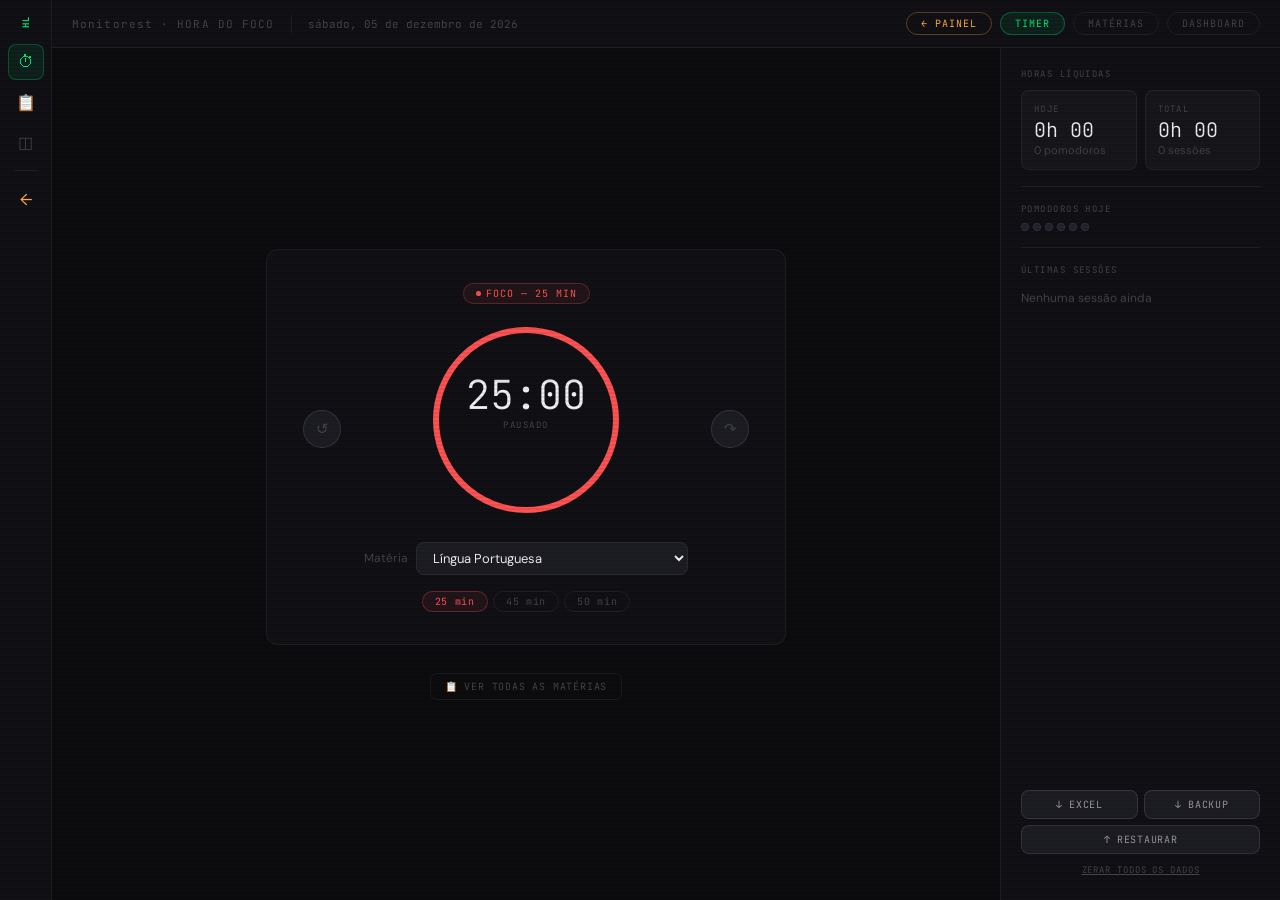
==== monitorest/horas_liquidas.html @ de5fff9a "Atualizacao Monitorest (Claude)" ====
<!DOCTYPE html>
<html lang="pt-BR">
<head>
<meta charset="UTF-8">
<meta name="viewport" content="width=device-width, initial-scale=1.0">
<title>Monitorest · Horas Líquidas</title>
<link rel="preconnect" href="https://fonts.googleapis.com">
<link href="https://fonts.googleapis.com/css2?family=JetBrains+Mono:wght@300;400;500;700&family=DM+Sans:ital,wght@0,300;0,400;0,500;1,400&display=swap" rel="stylesheet">
<style>
:root{
  --bg:#0c0c0e;--bg2:#111115;--bg3:#16161b;--bg4:#1c1c23;--bg5:#222230;
  --border:rgba(255,255,255,0.06);--border2:rgba(255,255,255,0.11);
  --text:#f0f0f0;--text2:#999;--text3:#444;--text4:#2a2a2a;
  --green:#00e676;--green2:#00b854;--green3:rgba(0,230,118,0.08);
  --blue:#40c4ff;--red:#ff5252;--amber:#ffab40;--purple:#ce93d8;
  --mono:'JetBrains Mono',monospace;--sans:'DM Sans',sans-serif;
  --r:12px;--r2:8px;
}
*{box-sizing:border-box;margin:0;padding:0}
html,body{height:100%;overflow:hidden}
body{background:var(--bg);color:var(--text);font-family:var(--sans);font-size:14px}
body::before{content:'';position:fixed;inset:0;background:repeating-linear-gradient(0deg,transparent,transparent 2px,rgba(0,0,0,.07) 2px,rgba(0,0,0,.07) 4px);pointer-events:none;z-index:9998}
.shell{display:grid;grid-template-columns:52px 1fr;grid-template-rows:100vh;height:100vh}
.sidebar{background:var(--bg2);border-right:1px solid var(--border);display:flex;flex-direction:column;align-items:center;padding:16px 0;gap:4px;z-index:100}
.sb-logo{font-family:var(--mono);font-size:9px;color:var(--green);letter-spacing:.12em;writing-mode:vertical-rl;transform:rotate(180deg);margin-bottom:12px;font-weight:700}
.sb-btn{width:36px;height:36px;border-radius:var(--r2);border:1px solid transparent;background:transparent;color:var(--text3);cursor:pointer;display:flex;align-items:center;justify-content:center;transition:all .15s;font-size:16px;text-decoration:none}
.sb-btn:hover{background:var(--bg4);color:var(--text2);border-color:var(--border)}
.sb-btn.active{background:var(--green3);border-color:rgba(0,230,118,.25);color:var(--green)}
.sb-sep{width:24px;height:1px;background:var(--border);margin:6px 0}
.main{display:grid;grid-template-rows:48px 1fr;overflow:hidden}
.topbar{background:var(--bg2);border-bottom:1px solid var(--border);display:flex;align-items:center;padding:0 20px;gap:16px}
.topbar-title{font-family:var(--mono);font-size:11px;color:var(--text3);letter-spacing:.1em}
.topbar-sep{width:1px;height:18px;background:var(--border)}
.topbar-date{font-family:var(--mono);font-size:11px;color:var(--text3)}
.topbar-right{margin-left:auto;display:flex;gap:8px;align-items:center}
.top-tab{font-family:var(--mono);font-size:10px;letter-spacing:.1em;text-transform:uppercase;padding:4px 14px;border-radius:100px;border:1px solid var(--border);background:transparent;color:var(--text3);cursor:pointer;transition:all .15s;text-decoration:none}
.top-tab:hover{color:var(--text2);border-color:var(--border2)}
.top-tab.active{background:var(--green3);border-color:rgba(0,230,118,.3);color:var(--green)}
.views{position:relative;overflow:hidden}
.view{position:absolute;inset:0;overflow-y:auto;display:none}
.view.active{display:block}
.timer-layout{display:grid;grid-template-columns:1fr 280px;height:100%}
.timer-left{padding:28px;display:flex;flex-direction:column;gap:20px;overflow-y:auto;align-items:center;justify-content:center}
.timer-left>*{width:100%;max-width:520px}
.timer-right{background:var(--bg2);border-left:1px solid var(--border);padding:20px;display:flex;flex-direction:column;gap:16px;overflow-y:auto}
.clock-card{background:var(--bg2);border:1px solid var(--border);border-radius:var(--r);padding:32px 36px;text-align:center;position:relative;overflow:hidden}
.clock-card.running{border-color:rgba(0,230,118,.2)}
.clock-card.running::after{content:'';position:absolute;top:0;left:50%;transform:translateX(-50%);width:160px;height:1px;background:linear-gradient(90deg,transparent,var(--green),transparent)}
.ring-wrap{position:relative;width:200px;height:200px;margin:0 auto 18px;cursor:pointer}
.ring-svg{width:200px;height:200px;transform:rotate(-90deg)}
.ring-track{fill:none;stroke:var(--bg4);stroke-width:6}
.ring-progress{fill:none;stroke:var(--red);stroke-width:6;stroke-linecap:round;stroke-dasharray:565;stroke-dashoffset:0;transition:stroke-dashoffset 1s linear,stroke .3s}
.ring-progress.focus{stroke:#ff5252}
.ring-progress.break-ring{stroke:var(--blue)}
.ring-center{position:absolute;top:50%;left:50%;transform:translate(-50%,-50%);text-align:center}
.ring-time{font-family:var(--mono);font-size:40px;font-weight:300;line-height:1;color:var(--text);transition:color .3s}
/* Aba Matérias (full screen) */
.subj-view-wrap{padding:28px;max-width:980px;margin:0 auto;height:100%;display:flex;flex-direction:column;gap:16px;overflow-y:auto}
.subj-view-wrap .subj-panel{padding:24px}
.subj-view-wrap .subj-list{gap:4px}
.subj-view-wrap .srow{padding:10px 12px}
.subj-view-wrap .sname{font-size:13px}
.subj-view-wrap .stime{font-size:12px}
.ring-label{font-family:var(--mono);font-size:9px;letter-spacing:.16em;color:var(--text3);text-transform:uppercase;margin-top:4px}
.ring-wrap:hover .ring-play-icon{opacity:1!important}
.ring-play-icon{font-size:28px;color:var(--red);margin-top:6px;opacity:0;transition:opacity .2s;line-height:1}
.phase-pill{display:inline-flex;align-items:center;gap:5px;font-family:var(--mono);font-size:10px;letter-spacing:.1em;text-transform:uppercase;padding:3px 12px;border-radius:100px;border:1px solid rgba(255,82,82,.25);color:var(--red);background:rgba(255,82,82,.07);margin-bottom:16px}
.phase-pill.break{border-color:rgba(64,196,255,.25);color:var(--blue);background:rgba(64,196,255,.07)}
.pdot-anim{width:5px;height:5px;border-radius:50%;background:currentColor}
.pdot-anim.pulse{animation:pulse 1.2s ease-in-out infinite}
@keyframes pulse{0%,100%{opacity:1}50%{opacity:.25}}
.subj-sel-row{display:flex;align-items:center;gap:8px;justify-content:center;margin-bottom:16px}
.subj-sel-row label{font-size:12px;color:var(--text3)}
select.dark{background:var(--bg4);border:1px solid var(--border);color:var(--text);border-radius:var(--r2);padding:6px 12px;font-family:var(--sans);font-size:13px;outline:none;min-width:180px}
.dur-row{display:flex;gap:5px;justify-content:center}
.dur-btn{font-family:var(--mono);font-size:10px;letter-spacing:.07em;padding:3px 12px;border-radius:100px;border:1px solid var(--border);background:transparent;color:var(--text3);cursor:pointer;transition:all .15s}
.dur-btn:hover{color:var(--text2)}
.dur-btn.act{border-color:rgba(255,82,82,.3);color:var(--red);background:rgba(255,82,82,.07)}
.ring-row{display:flex;align-items:center;justify-content:center;gap:16px;margin-bottom:4px}
.ring-side-btn{width:38px;height:38px;border-radius:50%;background:var(--bg4);border:1px solid var(--border2);color:var(--text3);font-size:15px;cursor:pointer;display:flex;align-items:center;justify-content:center;transition:all .15s;flex-shrink:0}
.ring-side-btn:hover{background:var(--bg5);color:var(--text)}
.subj-panel{background:var(--bg2);border:1px solid var(--border);border-radius:var(--r);padding:20px}
.sec-title{font-family:var(--mono);font-size:9px;letter-spacing:.16em;text-transform:uppercase;color:var(--text3);margin-bottom:12px;display:flex;align-items:center;justify-content:space-between}
.subj-list{display:flex;flex-direction:column;gap:2px}
.srow{display:grid;grid-template-columns:8px 1fr auto 72px 16px 16px;align-items:center;gap:8px;padding:7px 8px;border-radius:6px;cursor:pointer;border:1px solid transparent;transition:all .15s}
.srow:hover{background:var(--bg4)}
.srow.sel{background:rgba(255,82,82,.04);border-color:rgba(255,82,82,.15)}
.sdot{width:7px;height:7px;border-radius:50%}
.sname{font-size:12px;color:var(--text2)}
.srow.sel .sname{color:var(--text)}
.stime{font-family:var(--mono);font-size:11px;color:var(--text3);text-align:right}
.srow.sel .stime{color:var(--text2)}
.sbar-wrap{height:2px;background:var(--bg4);border-radius:2px;overflow:hidden}
.sbar{height:2px;border-radius:2px}
.sdel{font-size:13px;color:var(--text4);cursor:pointer;opacity:0;transition:opacity .15s;text-align:center}
.srow:hover .sdel{opacity:1}
.sdel:hover{color:var(--red)}
.sedit{font-size:12px;color:var(--text4);cursor:pointer;opacity:0;transition:opacity .15s;text-align:center}
.srow:hover .sedit{opacity:1}
.sedit:hover{color:var(--amber)}
.sinput{background:var(--bg3);border:1px solid var(--amber);color:var(--text);border-radius:4px;padding:2px 6px;font-family:var(--sans);font-size:12px;width:100%;outline:none}
.add-row{display:flex;gap:6px;margin-top:10px}
input.dark{background:var(--bg4);border:1px solid var(--border);color:var(--text);border-radius:var(--r2);padding:7px 12px;font-family:var(--sans);font-size:13px;flex:1;outline:none}
.add-btn{background:var(--bg4);border:1px solid var(--border);color:var(--text3);border-radius:var(--r2);padding:7px 14px;font-size:13px;cursor:pointer;white-space:nowrap;transition:all .15s}
.add-btn:hover{color:var(--text);border-color:var(--border2)}
.stat-grid{display:grid;grid-template-columns:1fr 1fr;gap:8px}
.stat-c{background:var(--bg3);border:1px solid var(--border);border-radius:var(--r2);padding:12px}
.stat-lbl{font-family:var(--mono);font-size:9px;letter-spacing:.14em;text-transform:uppercase;color:var(--text3);margin-bottom:5px}
.stat-val{font-family:var(--mono);font-size:20px;font-weight:300;color:var(--text);line-height:1}
.stat-sub{font-size:11px;color:var(--text3);margin-top:3px}
.divider{border:none;border-top:1px solid var(--border)}
.pomo-wrap{display:flex;flex-wrap:wrap;gap:4px}
.pm{width:8px;height:8px;border-radius:50%;background:var(--bg5);border:1px solid var(--border)}
.pm.done{background:var(--red);border-color:rgba(255,82,82,.5)}
.hist-list{display:flex;flex-direction:column;gap:1px}
.hrow{display:flex;align-items:center;gap:6px;padding:5px 6px;border-radius:5px}
.hrow:hover{background:var(--bg3)}
.hname{flex:1;font-size:12px;color:var(--text3);white-space:nowrap;overflow:hidden;text-overflow:ellipsis;max-width:110px}
.hdur{font-family:var(--mono);font-size:11px;color:var(--red)}
.htime{font-family:var(--mono);font-size:10px;color:var(--text4);margin-left:auto}
.reset-lnk{font-family:var(--mono);font-size:9px;letter-spacing:.1em;text-transform:uppercase;color:var(--text3);background:none;border:none;cursor:pointer;text-decoration:underline;text-align:center;display:block;width:100%;padding:4px;margin-top:auto}
.reset-lnk:hover{color:var(--red)}
.btn{font-family:var(--mono);font-size:11px;letter-spacing:.07em;text-transform:uppercase;padding:9px 22px;border-radius:var(--r2);border:1px solid var(--border2);background:var(--bg4);color:var(--text2);cursor:pointer;transition:all .15s}
.btn:hover{color:var(--text);border-color:rgba(255,255,255,.18)}
.dash-wrap{padding:28px;max-width:900px}
.dash-h{font-family:var(--mono);font-size:10px;letter-spacing:.16em;text-transform:uppercase;color:var(--text3);margin-bottom:20px}
.dash-stats{display:grid;grid-template-columns:repeat(4,1fr);gap:10px;margin-bottom:24px}
.dsc{background:var(--bg2);border:1px solid var(--border);border-radius:var(--r);padding:18px}
.dsc-lbl{font-family:var(--mono);font-size:9px;letter-spacing:.14em;text-transform:uppercase;color:var(--text3);margin-bottom:6px}
.dsc-val{font-family:var(--mono);font-size:28px;font-weight:300;color:var(--text);line-height:1}
.dsc-sub{font-size:11px;color:var(--text3);margin-top:5px}
.bars-card{background:var(--bg2);border:1px solid var(--border);border-radius:var(--r);padding:20px;margin-bottom:16px}
.brow{display:flex;align-items:center;gap:12px;margin-bottom:8px}
.brow:last-child{margin-bottom:0}
.bname{font-size:12px;color:var(--text2);min-width:180px;white-space:nowrap;overflow:hidden;text-overflow:ellipsis}
.btrack{flex:1;background:var(--bg4);border-radius:2px;height:4px;overflow:hidden}
.bfill{height:4px;border-radius:2px;transition:width .6s cubic-bezier(.4,0,.2,1)}
.btime{font-family:var(--mono);font-size:11px;color:var(--text3);min-width:52px;text-align:right}
.hist-table{background:var(--bg2);border:1px solid var(--border);border-radius:var(--r);overflow:hidden}
.hist-table table{width:100%;border-collapse:collapse}
.hist-table th{font-family:var(--mono);font-size:9px;letter-spacing:.12em;text-transform:uppercase;color:var(--text3);padding:10px 16px;background:var(--bg3);text-align:left;border-bottom:1px solid var(--border)}
.hist-table td{padding:9px 16px;font-size:12px;border-bottom:1px solid var(--border);color:var(--text2)}
.hist-table tr:last-child td{border-bottom:none}
.td-m{font-family:var(--mono);font-size:11px}
.td-r{color:var(--red);font-weight:500}
.cargo-toggle{display:flex;gap:4px;padding:4px;background:var(--bg3);border-radius:var(--r2);margin-bottom:12px}
.cargo-toggle-btn{flex:1;background:transparent;border:none;color:var(--text3);font-family:var(--mono);font-size:10px;letter-spacing:.08em;padding:6px 8px;border-radius:6px;cursor:pointer;text-transform:uppercase}
.cargo-toggle-btn.act{background:var(--bg4);color:var(--text)}
@media(max-width:720px){
  .shell{grid-template-columns:1fr}
  .sidebar{display:none}
  .timer-layout{grid-template-columns:1fr}
  .timer-right{border-left:none;border-top:1px solid var(--border)}
  .dash-stats{grid-template-columns:1fr 1fr}
}
</style>
</head>
<body>
<div class="shell">
  <div class="sidebar">
    <span class="sb-logo">HL</span>
    <button class="sb-btn active" id="sb0" onclick="showView('timer')" title="Timer">⏱</button>
    <button class="sb-btn" id="sb1" onclick="showView('mat')" title="Matérias">📋</button>
    <button class="sb-btn" id="sb2" onclick="showView('dash')" title="Dashboard">◫</button>
    <div class="sb-sep"></div>
    <a class="sb-btn" href="prioridade.html" title="Voltar ao Painel Monitorest" style="color:var(--amber)">←</a>
  </div>
  <div class="main">
    <div class="topbar">
      <span class="topbar-title">Monitorest · HORA DO FOCO</span>
      <div class="topbar-sep"></div>
      <span class="topbar-date" id="top-date"></span>
      <div class="topbar-right">
        <a class="top-tab" href="prioridade.html" style="color:var(--amber);border-color:rgba(255,171,64,.3)">← Painel</a>
        <button class="top-tab active" id="tt0" onclick="showView('timer')">Timer</button>
        <button class="top-tab" id="tt1" onclick="showView('mat')">Matérias</button>
        <button class="top-tab" id="tt2" onclick="showView('dash')">Dashboard</button>
      </div>
    </div>
    <div class="views">

      <div class="view active" id="v-timer">
        <div class="timer-layout">
          <div class="timer-left">
            <div class="clock-card" id="clock-card">
              <div class="phase-pill" id="phase-pill">
                <div class="pdot-anim" id="pdot"></div>
                <span id="phase-txt">Foco — 25 min</span>
              </div>
              <div class="ring-row">
                <button class="ring-side-btn" onclick="resetTimer()" title="Resetar">↺</button>
                <div class="ring-wrap" onclick="toggleTimer()" title="Clique para iniciar/pausar">
                  <svg class="ring-svg" viewBox="0 0 200 200">
                    <circle class="ring-track" cx="100" cy="100" r="90"/>
                    <circle class="ring-progress focus" id="ring" cx="100" cy="100" r="90"/>
                  </svg>
                  <div class="ring-center">
                    <div class="ring-time" id="ring-time">25:00</div>
                    <div class="ring-label" id="ring-lbl">PAUSADO</div>
                    <div class="ring-play-icon" id="ring-play-icon">▶</div>
                  </div>
                </div>
                <button class="ring-side-btn" onclick="skipPhase()" title="Pular fase">↷</button>
              </div>
              <div class="subj-sel-row">
                <label>Matéria</label>
                <select class="dark" id="cur-subj"></select>
              </div>
              <div class="dur-row">
                <button class="dur-btn act" id="d25" onclick="setDur(25)">25 min</button>
                <button class="dur-btn" id="d45" onclick="setDur(45)">45 min</button>
                <button class="dur-btn" id="d50" onclick="setDur(50)">50 min</button>
              </div>
            </div>
            <div style="text-align:center;margin-top:8px">
              <button onclick="showView('mat')" style="font-family:var(--mono);font-size:10px;color:var(--text3);background:none;border:1px solid var(--border);border-radius:6px;padding:6px 14px;cursor:pointer;letter-spacing:.08em;text-transform:uppercase" title="Trocar matéria">📋 Ver todas as matérias</button>
            </div>
          </div>
          <div class="timer-right">
            <div>
              <div class="sec-title" style="margin-bottom:10px">Horas líquidas</div>
              <div class="stat-grid">
                <div class="stat-c">
                  <div class="stat-lbl">Hoje</div>
                  <div class="stat-val" id="s-hoje">0h 00</div>
                  <div class="stat-sub" id="s-hoje-sub">0 pomodoros</div>
                </div>
                <div class="stat-c">
                  <div class="stat-lbl">Total</div>
                  <div class="stat-val" id="s-total">0h 00</div>
                  <div class="stat-sub" id="s-total-sub">0 sessões</div>
                </div>
              </div>
            </div>
            <hr class="divider">
            <div>
              <div class="sec-title" style="margin-bottom:8px">Pomodoros hoje</div>
              <div class="pomo-wrap" id="pomo-dots"></div>
            </div>
            <hr class="divider">
            <div style="flex:1">
              <div class="sec-title" style="margin-bottom:8px">Últimas sessões</div>
              <div class="hist-list" id="hist-list"></div>
            </div>
            <div style="display:flex;flex-direction:column;gap:6px;margin-top:auto">
              <div style="display:grid;grid-template-columns:1fr 1fr;gap:6px">
                <button class="btn" style="font-size:10px;padding:7px 8px" onclick="exportExcel()" title="Exportar para Excel">↓ Excel</button>
                <button class="btn" style="font-size:10px;padding:7px 8px" onclick="exportBackup()" title="Salvar backup JSON">↓ Backup</button>
              </div>
              <label class="btn" style="font-size:10px;padding:7px 8px;text-align:center;cursor:pointer">
                ↑ Restaurar
                <input type="file" accept=".json" id="import-inp" style="display:none" onchange="importBackup(event)"/>
              </label>
              <button class="reset-lnk" onclick="resetAll()">Zerar todos os dados</button>
            </div>
          </div>
        </div>
      </div>

      <div class="view" id="v-mat">
        <div class="subj-view-wrap">
          <div class="subj-panel">
            <div class="sec-title">
              <span>Matérias do edital Monitorest</span>
              <span style="display:flex;gap:8px;align-items:center">
                <span id="subj-count" style="font-size:10px;color:var(--text3)"></span>
                <button onclick="restoreDefaults()" style="font-family:var(--mono);font-size:9px;color:var(--text3);background:none;border:none;cursor:pointer;text-decoration:underline;letter-spacing:.06em" title="Restaurar matérias do edital">↺ padrão</button>
              </span>
            </div>
            <div class="cargo-toggle">
              <button class="cargo-toggle-btn act" id="cgall" onclick="setFilter('all')">Todas</button>
              <button class="cargo-toggle-btn" id="cgcont" onclick="setFilter('contador')">Contador</button>
              <button class="cargo-toggle-btn" id="cgtec" onclick="setFilter('tecnico')">Técnico</button>
              <button class="cargo-toggle-btn" id="cgcom" onclick="setFilter('comum')">Comuns</button>
            </div>
            <div class="subj-list" id="subj-list"></div>
            <div class="add-row">
              <input class="dark" id="new-subj" placeholder="Nova matéria..."/>
              <button class="add-btn" onclick="addSubj()">+ Add</button>
            </div>
            <p style="margin-top:14px;font-size:11px;color:var(--text3);font-family:var(--mono);text-align:center">💡 Clique numa matéria para selecionar como ativa. O timer vai contar horas pra ela.</p>
          </div>
        </div>
      </div>

      <div class="view" id="v-dash">
        <div class="dash-wrap">
          <div class="dash-h">Dashboard — Horas Monitorest</div>
          <div class="dash-stats">
            <div class="dsc">
              <div class="dsc-lbl">Total acumulado</div>
              <div class="dsc-val" id="d-total">0h 00</div>
              <div class="dsc-sub" id="d-total-s">0 sessões</div>
            </div>
            <div class="dsc">
              <div class="dsc-lbl">Hoje</div>
              <div class="dsc-val" id="d-hoje">0h 00</div>
              <div class="dsc-sub" id="d-hoje-s">0 pomodoros</div>
            </div>
            <div class="dsc">
              <div class="dsc-lbl">Meta diária</div>
              <div class="dsc-val" id="d-meta-pct" style="font-size:28px">—</div>
              <div class="dsc-sub" style="display:flex;align-items:center;gap:4px">
                <input id="meta-inp" class="dark" style="width:58px;padding:2px 6px;font-size:11px" placeholder="min" oninput="saveMeta()"/>
                <span style="font-size:11px;color:var(--text3)">min/dia</span>
              </div>
            </div>
            <div class="dsc">
              <div class="dsc-lbl">Prova</div>
              <div class="dsc-val" id="d-dias" style="font-size:28px">—</div>
              <div class="dsc-sub">06/09/2026</div>
            </div>
          </div>
          <div class="bars-card">
            <div class="sec-title" style="margin-bottom:14px">Horas por matéria</div>
            <div id="d-bars"></div>
          </div>
          <div class="hist-table">
            <table>
              <thead><tr><th>Matéria</th><th>Duração</th><th>Horário</th></tr></thead>
              <tbody id="d-hist"></tbody>
            </table>
          </div>
        </div>
      </div>
    </div>
  </div>
</div>

<script>
const C=['#ff5252','#40c4ff','#ffab40','#ce93d8','#69f0ae','#ff4081','#80cbc4','#fff176','#ef9a9a','#80deea','#a5d6a7','#ffe082','#f48fb1','#90caf9','#a5d6a7','#fff59d','#ffcc80'];

// === DEFAULT SUBJECTS por cargo (matérias do edital Monitorest) ===
const DEFAULT_SUBJECTS=[
  // Comuns (ambos cargos)
  {name:'Língua Portuguesa',min:0,grupo:'comum'},
  {name:'Conhecimentos do DF',min:0,grupo:'comum'},
  {name:'Lei 11.340 (Maria da Penha)',min:0,grupo:'comum'},
  {name:'Lei Distrital 7.484/2024',min:0,grupo:'comum'},
  {name:'LC 840/2011 (Estatuto)',min:0,grupo:'comum'},
  // Contador (Específicas)
  {name:'Contabilidade Geral e Societária',min:0,grupo:'contador'},
  {name:'Adm. Financeira e Análise de Balanços',min:0,grupo:'contador'},
  {name:'CASP — Contabilidade Setor Público',min:0,grupo:'contador'},
  {name:'Orçamento Público e AFO',min:0,grupo:'contador'},
  {name:'Auditoria Contábil e Governamental',min:0,grupo:'contador'},
  // Técnico (Específicas)
  {name:'Fundamentos do SUAS',min:0,grupo:'tecnico'},
  {name:'Programas Socioassistenciais DF',min:0,grupo:'tecnico'},
  {name:'Específicos Agente Social',min:0,grupo:'tecnico'},
];

const STORAGE_KEY='hl_sedes_df_2026';
const PROVA_DATE='2026-09-06';

let S={subjects:[],todayMin:0,totalMin:0,todayPomos:0,totalSessions:0,history:[],dur:25,meta:0,filter:'all'};
let running=false,isBreak=false,secs=25*60,timer=null,sessStart=null;

function load(){
  try{
    const raw=localStorage.getItem(STORAGE_KEY);
    if(raw){
      const p=JSON.parse(raw);
      const today=new Date().toDateString();
      if(p.lastDate!==today){p.todayMin=0;p.todayPomos=0;}
      S={...S,...p};
    }
  }catch(e){console.warn('Erro:',e);}
  if(!Array.isArray(S.subjects)||S.subjects.length===0){
    S.subjects=DEFAULT_SUBJECTS.map(s=>({...s}));
  }
  S.subjects=S.subjects.map(s=>({name:s.name||'Sem nome',min:typeof s.min==='number'?s.min:0,grupo:s.grupo||'comum'}));
  S.todayMin=Number(S.todayMin)||0;S.totalMin=Number(S.totalMin)||0;
  S.todayPomos=Number(S.todayPomos)||0;S.totalSessions=Number(S.totalSessions)||0;
  S.dur=Number(S.dur)||25;
  if(!Array.isArray(S.history))S.history=[];
  if(!S.filter)S.filter='all';
  secs=S.dur*60;
  const mi=document.getElementById('meta-inp');if(mi&&S.meta)mi.value=S.meta;
}
function save(){S.lastDate=new Date().toDateString();try{localStorage.setItem(STORAGE_KEY,JSON.stringify(S));}catch(e){}}
function fmt(m){const h=Math.floor(m/60);return h+'h '+String(m%60).padStart(2,'0');}
function fmtClock(s){return String(Math.floor(s/60)).padStart(2,'0')+':'+String(s%60).padStart(2,'0');}
function daysUntil(d){const t=new Date(d+'T00:00:00');const n=new Date();n.setHours(0,0,0,0);return Math.max(0,Math.round((t-n)/86400000));}

function setFilter(f){S.filter=f;save();['all','contador','tecnico','comum'].forEach(k=>{const el=document.getElementById('cg'+(k==='all'?'all':k==='comum'?'com':k.slice(0,4)));if(el)el.className='cargo-toggle-btn'+(f===k?' act':'');});renderSubjects();}

function renderClock(){
  const total=(isBreak?5:S.dur)*60;const pct=Math.round(secs/total*100);
  const el=document.getElementById('ring');
  if(el){el.style.strokeDashoffset=565*(1-pct/100);el.className='ring-progress '+(isBreak?'break-ring':'focus');el.style.stroke=isBreak?'var(--green)':'var(--red)';}
  const rt=document.getElementById('ring-time');if(rt){rt.textContent=fmtClock(secs);rt.style.color=running&&isBreak?'var(--green)':running&&!isBreak?'var(--red)':'var(--text)';}
  const rl=document.getElementById('ring-lbl');if(rl){rl.textContent=running?(isBreak?'PAUSA':'FOCUS'):'PAUSADO';}
  const cc=document.getElementById('clock-card');if(cc)cc.className='clock-card'+(running&&!isBreak?' running':'');
  const pp=document.getElementById('phase-pill');if(pp)pp.className='phase-pill'+(isBreak?' break':'');
  const pd=document.getElementById('pdot');if(pd)pd.className='pdot-anim'+(running?' pulse':'');
  const ptxt=document.getElementById('phase-txt');if(ptxt)ptxt.textContent=isBreak?'Pausa — 5 min':'Foco — '+S.dur+' min';
  const pi=document.getElementById('ring-play-icon');if(pi){pi.textContent=running?'⏸':'▶';pi.style.color=isBreak?'var(--green)':'var(--red)';pi.style.opacity=running?'0.7':'0';}
}

function renderStats(){
  document.getElementById('s-hoje').textContent=fmt(S.todayMin);
  document.getElementById('s-hoje-sub').textContent=S.todayPomos+' pomodoro'+(S.todayPomos!==1?'s':'');
  document.getElementById('s-total').textContent=fmt(S.totalMin);
  document.getElementById('s-total-sub').textContent=S.totalSessions+' sessões';
  const dots=document.getElementById('pomo-dots');const n=Math.max(S.todayPomos,6);
  dots.innerHTML=Array.from({length:n},(_,i)=>'<div class="pm'+(i<S.todayPomos?' done':'')+'"></div>').join('');
}

function getFiltered(){
  if(S.filter==='all')return S.subjects.map((s,i)=>({...s,_i:i}));
  return S.subjects.map((s,i)=>({...s,_i:i})).filter(s=>s.grupo===S.filter);
}

function renderSubjects(){
  const sel=document.getElementById('cur-subj');
  const filt=getFiltered();
  if(sel){
    const prev=sel.value;
    sel.innerHTML=filt.map(s=>'<option value="'+s._i+'">'+s.name+'</option>').join('');
    if(prev!==''&&filt.find(s=>s._i==parseInt(prev)))sel.value=prev;
  }
  const cnt=document.getElementById('subj-count');
  if(cnt)cnt.textContent=filt.length+' de '+S.subjects.length;
  const max=Math.max(...S.subjects.map(s=>s.min),1);
  const si=sel?parseInt(sel.value):0;
  const list=document.getElementById('subj-list');
  if(list){
    list.innerHTML=filt.map(s=>{
      const pct=Math.round(s.min/max*100);const col=C[s._i%C.length];
      return '<div class="srow'+(s._i===si?' sel':'')+'" onclick="selSubj('+s._i+')">'+
        '<div class="sdot" style="background:'+col+'"></div>'+
        '<span class="sname">'+s.name+'</span>'+
        '<span class="stime">'+fmt(s.min)+'</span>'+
        '<div class="sbar-wrap"><div class="sbar" style="width:'+pct+'%;background:'+col+'"></div></div>'+
        '<span class="sedit" onclick="event.stopPropagation();editSubj('+s._i+')" title="Renomear">✎</span>'+
        '<span class="sdel" onclick="event.stopPropagation();delSubj('+s._i+')">×</span>'+
      '</div>';
    }).join('');
  }
}

function selSubj(i){const sel=document.getElementById('cur-subj');if(sel)sel.value=i;renderSubjects();}

function renderHistory(){
  const el=document.getElementById('hist-list');
  if(!S.history.length){el.innerHTML='<div style="font-size:12px;color:var(--text3);padding:6px 0">Nenhuma sessão ainda</div>';return;}
  el.innerHTML=[...S.history].reverse().slice(0,10).map(h=>
    '<div class="hrow"><span class="hname">'+h.subj+'</span><span class="hdur">'+h.dur+'min</span><span class="htime">'+h.time+'</span></div>'
  ).join('');
}

function renderDashboard(){
  const liveMin=(running&&sessStart&&!isBreak)?Math.floor((Date.now()-sessStart)/60000)-(S._lastRecMin||0):0;
  const liveLabel=liveMin>0?' +'+liveMin+'min ao vivo':'';
  document.getElementById('d-total').textContent=fmt(S.totalMin+liveMin);
  document.getElementById('d-total-s').textContent=S.totalSessions+' sessões'+liveLabel;
  document.getElementById('d-hoje').textContent=fmt(S.todayMin+liveMin);
  document.getElementById('d-hoje-s').textContent=S.todayPomos+' pomodoros'+liveLabel;
  const meta=S.meta||0;
  const pct=meta>0?Math.min(Math.round(S.todayMin/meta*100),999):0;
  const mpEl=document.getElementById('d-meta-pct');
  mpEl.textContent=meta>0?pct+'%':'—';
  mpEl.style.color=pct>=100?'var(--green)':pct>=50?'var(--amber)':'var(--text)';
  document.getElementById('d-dias').textContent=daysUntil(PROVA_DATE);
  const curIdx=running&&sessStart&&!isBreak?parseInt(document.getElementById('cur-subj').value)||0:-1;
  const liveForSubj=(running&&sessStart&&!isBreak)?Math.floor((Date.now()-sessStart)/60000)-(S._lastRecMin||0):0;
  const swl=S.subjects.map((s,i)=>({...s,min:s.min+(i===curIdx?liveForSubj:0)}));
  const max=Math.max(...swl.map(s=>s.min),1);
  const sorted=[...swl].map((s,i)=>({...s,_i:i})).sort((a,b)=>b.min-a.min);
  document.getElementById('d-bars').innerHTML=sorted.map(s=>{
    const col=C[s._i%C.length];const pct=Math.round(s.min/max*100);
    const isLive=s._i===curIdx&&liveForSubj>0;
    return '<div class="brow"><span class="bname">'+s.name+(isLive?' <span style="font-size:9px;color:var(--green);font-family:var(--mono)">● AO VIVO</span>':'')+'</span><div class="btrack"><div class="bfill" style="width:'+pct+'%;background:'+col+(isLive?';box-shadow:0 0 6px '+col:'')+'"></div></div><span class="btime">'+fmt(s.min)+'</span></div>';
  }).join('');
  const tbody=document.getElementById('d-hist');
  if(!S.history.length){tbody.innerHTML='<tr><td colspan="3" style="color:var(--text3);text-align:center;padding:20px">Nenhuma sessão</td></tr>';return;}
  tbody.innerHTML=[...S.history].reverse().slice(0,40).map(h=>
    '<tr><td>'+h.subj+'</td><td class="td-m td-r">'+h.dur+' min</td><td class="td-m">'+h.time+'</td></tr>'
  ).join('');
}

function record(mins){
  if(mins<=0)return;
  const i=parseInt(document.getElementById('cur-subj').value)||0;
  const name=S.subjects[i]?S.subjects[i].name:'Geral';
  S.subjects[i].min+=mins;S.todayMin+=mins;S.totalMin+=mins;
  if(mins>=S.dur){
    S.todayPomos++;S.totalSessions++;
    const t=new Date();
    S.history.push({subj:name,dur:mins,time:t.toLocaleTimeString('pt-BR',{hour:'2-digit',minute:'2-digit'})});
    if(S.history.length>100)S.history=S.history.slice(-100);
  }
  save();renderStats();renderSubjects();renderHistory();
}

function toggleTimer(){
  if(running){
    clearInterval(timer);running=false;
    if(sessStart&&!isBreak){
      const e=Math.floor((Date.now()-sessStart)/1000);
      const m=e>=30?Math.max(1,Math.round(e/60)):0;
      if(m>0)record(m);
    }
    sessStart=null;
  }else{
    running=true;sessStart=Date.now();S._lastRecMin=0;
    timer=setInterval(tick,1000);
  }
  renderClock();
}

function tick(){
  secs--;
  if(!isBreak&&sessStart){
    const elapsed=Math.floor((Date.now()-sessStart)/60000);
    if(elapsed>0&&elapsed>S._lastRecMin){record(1);S._lastRecMin=elapsed;}
  }
  if(secs<=0){
    clearInterval(timer);running=false;
    if(!isBreak){
      const rem=S.dur-(S._lastRecMin||0);
      if(rem>0)record(rem);
      S._lastRecMin=0;sessStart=null;
      isBreak=true;secs=5*60;
      setTimeout(()=>{running=true;sessStart=Date.now();S._lastRecMin=0;timer=setInterval(tick,1000);renderClock();},500);
    }else{isBreak=false;secs=S.dur*60;sessStart=null;S._lastRecMin=0;}
  }
  renderClock();
}

function skipPhase(){
  clearInterval(timer);
  if(running&&sessStart&&!isBreak){
    const rem=Math.floor((Date.now()-sessStart)/60000)-(S._lastRecMin||0);
    if(rem>0)record(rem);
  }
  S._lastRecMin=0;running=false;sessStart=null;
  isBreak=!isBreak;secs=(isBreak?5:S.dur)*60;renderClock();
}

function resetTimer(){clearInterval(timer);running=false;isBreak=false;sessStart=null;S._lastRecMin=0;secs=S.dur*60;renderClock();}

function setDur(d){
  if(running)return;
  S.dur=d;secs=d*60;save();
  ['d25','d45','d50'].forEach(id=>{document.getElementById(id).className='dur-btn';});
  document.getElementById('d'+d).className='dur-btn act';renderClock();
}

function editSubj(i){
  const rows=document.getElementById('subj-list').querySelectorAll('.srow');
  let row=null;rows.forEach(r=>{if(r.outerHTML.indexOf('selSubj('+i+')')>0)row=r;});
  if(!row)row=rows[i];if(!row)return;
  const nameEl=row.querySelector('.sname');const cur=S.subjects[i].name;
  const inp=document.createElement('input');inp.className='sinput';inp.value=cur;inp.style.gridColumn='2';
  nameEl.replaceWith(inp);inp.focus();inp.select();
  function commit(){
    const v=inp.value.trim();
    if(v&&v!==cur){
      S.history=S.history.map(h=>h.subj===cur?{...h,subj:v}:h);
      S.subjects[i].name=v;save();
    }
    renderSubjects();
  }
  inp.addEventListener('blur',commit);
  inp.addEventListener('keydown',e=>{if(e.key==='Enter')inp.blur();if(e.key==='Escape'){inp.value=cur;inp.blur();}});
}

function restoreDefaults(){
  if(S.subjects.length>0&&!confirm('Adiciona matérias padrão do edital mantendo as que você já tem. Confirmar?'))return;
  DEFAULT_SUBJECTS.forEach(def=>{if(!S.subjects.find(s=>s.name===def.name))S.subjects.push({...def});});
  save();renderSubjects();
}

function addSubj(){
  const inp=document.getElementById('new-subj');
  const n=inp.value.trim();if(!n)return;
  S.subjects.push({name:n,min:0,grupo:'comum'});inp.value='';save();renderSubjects();
}
document.body.addEventListener('keydown',e=>{const t=e.target;if(t&&t.id==='new-subj'&&e.key==='Enter')addSubj();});

function delSubj(i){if(!confirm('Remover "'+S.subjects[i].name+'"?'))return;S.subjects.splice(i,1);save();renderSubjects();}

function resetAll(){
  if(!confirm('Zerar todos os dados?'))return;
  clearInterval(timer);running=false;isBreak=false;sessStart=null;
  S={subjects:DEFAULT_SUBJECTS.map(s=>({...s})),todayMin:0,totalMin:0,todayPomos:0,totalSessions:0,history:[],dur:25,meta:S.meta||0,filter:'all'};
  secs=25*60;save();renderClock();renderStats();renderSubjects();renderHistory();
}

function saveMeta(){S.meta=parseInt(document.getElementById('meta-inp').value)||0;save();}

function showView(v){
  ['timer','mat','dash'].forEach((n,i)=>{
    const el=document.getElementById('v-'+n);if(el)el.className='view'+(v===n?' active':'');
    const tt=document.getElementById('tt'+i);if(tt)tt.className='top-tab'+(v===n?' active':'');
    const sb=document.getElementById('sb'+i);if(sb)sb.className='sb-btn'+(v===n?' active':'');
  });
  if(v==='dash')renderDashboard();
  if(v==='mat')renderSubjects();
}

function exportExcel(){
  const bom='﻿';
  let csv='Matéria;Duração (min);Horário\n';
  if(S.history.length)[...S.history].reverse().forEach(h=>{csv+='"'+h.subj+'";'+h.dur+';"'+h.time+'"\n';});
  csv+='\nResumo por matéria\nMatéria;Total (min);Total formatado\n';
  S.subjects.forEach(s=>{csv+='"'+s.name+'";'+s.min+';"'+fmt(s.min)+'"\n';});
  csv+='\nTotal geral;'+S.totalMin+';"'+fmt(S.totalMin)+'"\nSessões totais;'+S.totalSessions+';\n';
  const blob=new Blob([bom+csv],{type:'text/csv;charset=utf-8'});
  const a=document.createElement('a');a.href=URL.createObjectURL(blob);
  a.download='sedes_horas_'+new Date().toISOString().slice(0,10)+'.csv';a.click();URL.revokeObjectURL(a.href);
}

function exportBackup(){
  const data=JSON.stringify({...S,exportedAt:new Date().toISOString()},null,2);
  const blob=new Blob([data],{type:'application/json'});
  const a=document.createElement('a');a.href=URL.createObjectURL(blob);
  a.download='sedes_backup_'+new Date().toISOString().slice(0,10)+'.json';a.click();URL.revokeObjectURL(a.href);
}

function importBackup(e){
  const file=e.target.files[0];if(!file)return;
  const r=new FileReader();
  r.onload=ev=>{
    try{
      const d=JSON.parse(ev.target.result);
      if(!d.subjects||!Array.isArray(d.subjects)){alert('Arquivo inválido.');return;}
      if(!confirm('Substituir todos os dados pelo backup?'))return;
      clearInterval(timer);running=false;isBreak=false;sessStart=null;
      S={...S,...d};secs=S.dur*60;save();
      renderClock();renderStats();renderSubjects();renderHistory();
      alert('Backup restaurado!');
    }catch(err){alert('Erro: '+err.message);}
  };
  r.readAsText(file);e.target.value='';
}

function updateDate(){const d=new Date();document.getElementById('top-date').textContent=d.toLocaleDateString('pt-BR',{weekday:'long',day:'2-digit',month:'long',year:'numeric'});}

load();
renderClock();renderStats();renderSubjects();renderHistory();updateDate();
document.getElementById('d'+S.dur).className='dur-btn act';
document.getElementById('meta-inp').value=S.meta||'';
setFilter(S.filter);
setInterval(updateDate,60000);
</script>
</body>
</html>
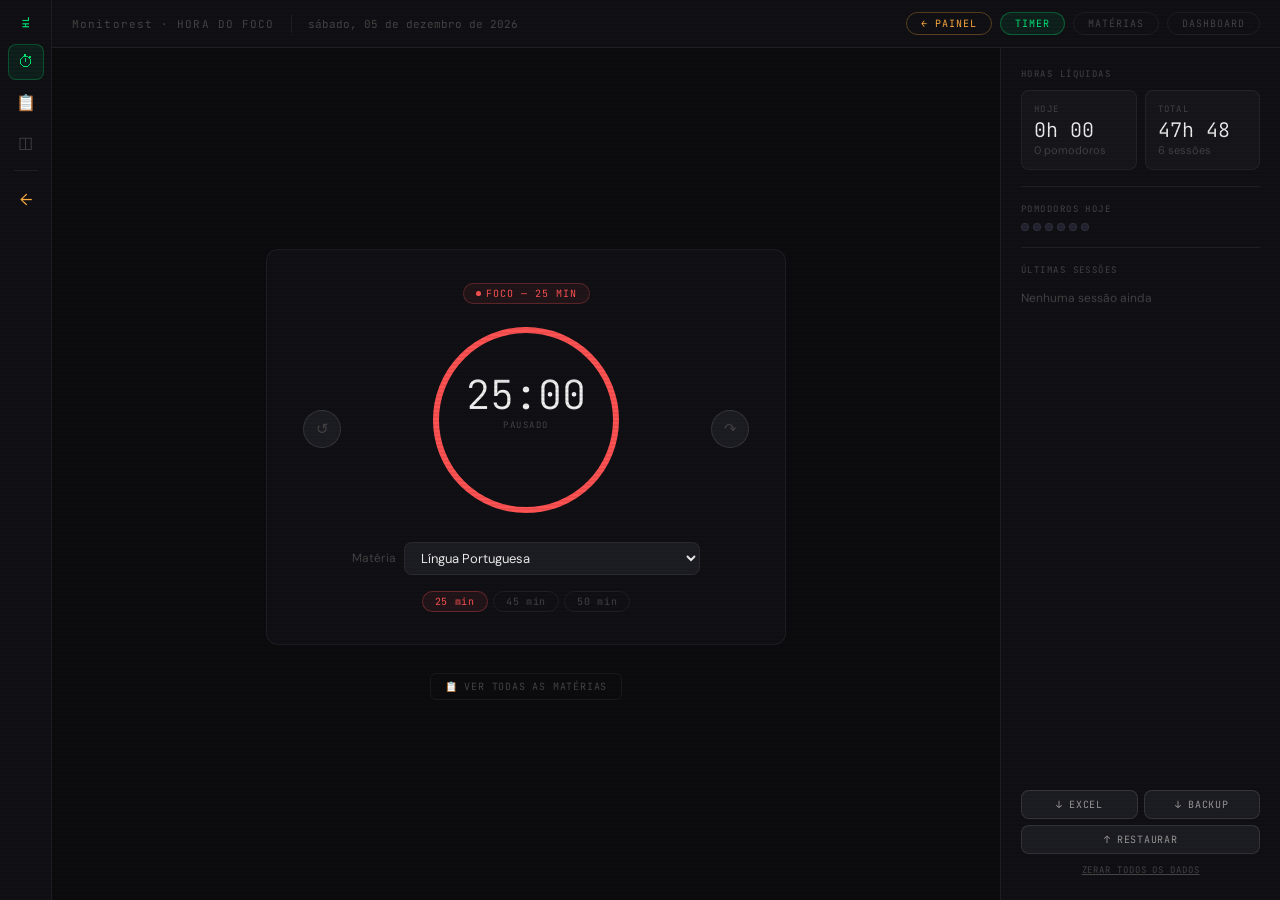
==== commit 34d90cbe: "Atualizacao Monitorest (Claude)" ====
--- a/monitorest/horas_liquidas.html
+++ b/monitorest/horas_liquidas.html
@@ -163,7 +163,7 @@
     <button class="sb-btn" id="sb1" onclick="showView('mat')" title="Matérias">📋</button>
     <button class="sb-btn" id="sb2" onclick="showView('dash')" title="Dashboard">◫</button>
     <div class="sb-sep"></div>
-    <a class="sb-btn" href="prioridade.html" title="Voltar ao Painel Monitorest" style="color:var(--amber)">←</a>
+    <a class="sb-btn" href="index.html" title="Voltar ao Painel Monitorest" style="color:var(--amber)">←</a>
   </div>
   <div class="main">
     <div class="topbar">
@@ -171,7 +171,7 @@
       <div class="topbar-sep"></div>
       <span class="topbar-date" id="top-date"></span>
       <div class="topbar-right">
-        <a class="top-tab" href="prioridade.html" style="color:var(--amber);border-color:rgba(255,171,64,.3)">← Painel</a>
+        <a class="top-tab" href="index.html" style="color:var(--amber);border-color:rgba(255,171,64,.3)">← Painel</a>
         <button class="top-tab active" id="tt0" onclick="showView('timer')">Timer</button>
         <button class="top-tab" id="tt1" onclick="showView('mat')">Matérias</button>
         <button class="top-tab" id="tt2" onclick="showView('dash')">Dashboard</button>
@@ -356,6 +356,44 @@
 let S={subjects:[],todayMin:0,totalMin:0,todayPomos:0,totalSessions:0,history:[],dur:25,meta:0,filter:'all'};
 let running=false,isBreak=false,secs=25*60,timer=null,sessStart=null;
 
+// === BASELINE: 47h48 estudadas no tracker anterior (hhicaro.github.io/horas-liquidas) ===
+// Aplicado uma única vez (flag baselineV1Loaded). Mapeia matérias antigas → matérias do edital SEDES.
+const BASELINE_HORAS = {
+  // Matérias que existem no SEDES (mapeamento direto, minutos)
+  mapeadas: {
+    'Contabilidade Geral e Societária': 899,        // ex-"Cont. Geral" 14h59
+    'CASP — Contabilidade Setor Público': 221,       // ex-"Cont. Pública" 3h41
+    'LC 840/2011 (Estatuto)': 204,                   // ex-"Lei 840/2011" 3h24
+    'Auditoria Contábil e Governamental': 186,       // ex-"Auditoria" 3h06
+    'Orçamento Público e AFO': 236                   // ex-"Adm. financeira orçamentária" 2h08 + "LRF" 1h34 + "Orçamento" 0h14
+  },
+  // Matérias que NÃO estão no edital SEDES (eram do CFBm/Bombeiros) — viram extras com tag
+  extras: [
+    {name:'Raciocínio Lógico (concurso anterior)', min:422, grupo:'comum'},
+    {name:'Direito Constitucional (concurso anterior)', min:363, grupo:'comum'},
+    {name:'Direito Administrativo (concurso anterior)', min:258, grupo:'comum'},
+    {name:'Tributário (concurso anterior)', min:79, grupo:'comum'}
+  ],
+  totalSessoes: 6
+};
+
+function aplicarBaselineHistorico(){
+  let aplicadas = 0;
+  Object.entries(BASELINE_HORAS.mapeadas).forEach(([nome, mins])=>{
+    const sub = S.subjects.find(s=>s.name===nome);
+    if (sub) { sub.min += mins; aplicadas++; }
+  });
+  BASELINE_HORAS.extras.forEach(e=>{
+    if (!S.subjects.find(s=>s.name===e.name)) {
+      S.subjects.push({...e});
+      aplicadas++;
+    }
+  });
+  S.totalMin = S.subjects.reduce((sum,s)=>sum+s.min,0);
+  S.totalSessions = (S.totalSessions||0) + BASELINE_HORAS.totalSessoes;
+  console.log(`[Baseline] Aplicadas ${aplicadas} matérias com histórico do tracker anterior. Total: ${S.totalMin}min (${Math.floor(S.totalMin/60)}h${String(S.totalMin%60).padStart(2,'0')}).`);
+}
+
 function load(){
   try{
     const raw=localStorage.getItem(STORAGE_KEY);
@@ -375,6 +413,12 @@
   S.dur=Number(S.dur)||25;
   if(!Array.isArray(S.history))S.history=[];
   if(!S.filter)S.filter='all';
+  // === Aplica baseline uma única vez (one-time migration) ===
+  if (!S.baselineV1Loaded) {
+    aplicarBaselineHistorico();
+    S.baselineV1Loaded = true;
+    save();
+  }
   secs=S.dur*60;
   const mi=document.getElementById('meta-inp');if(mi&&S.meta)mi.value=S.meta;
 }
